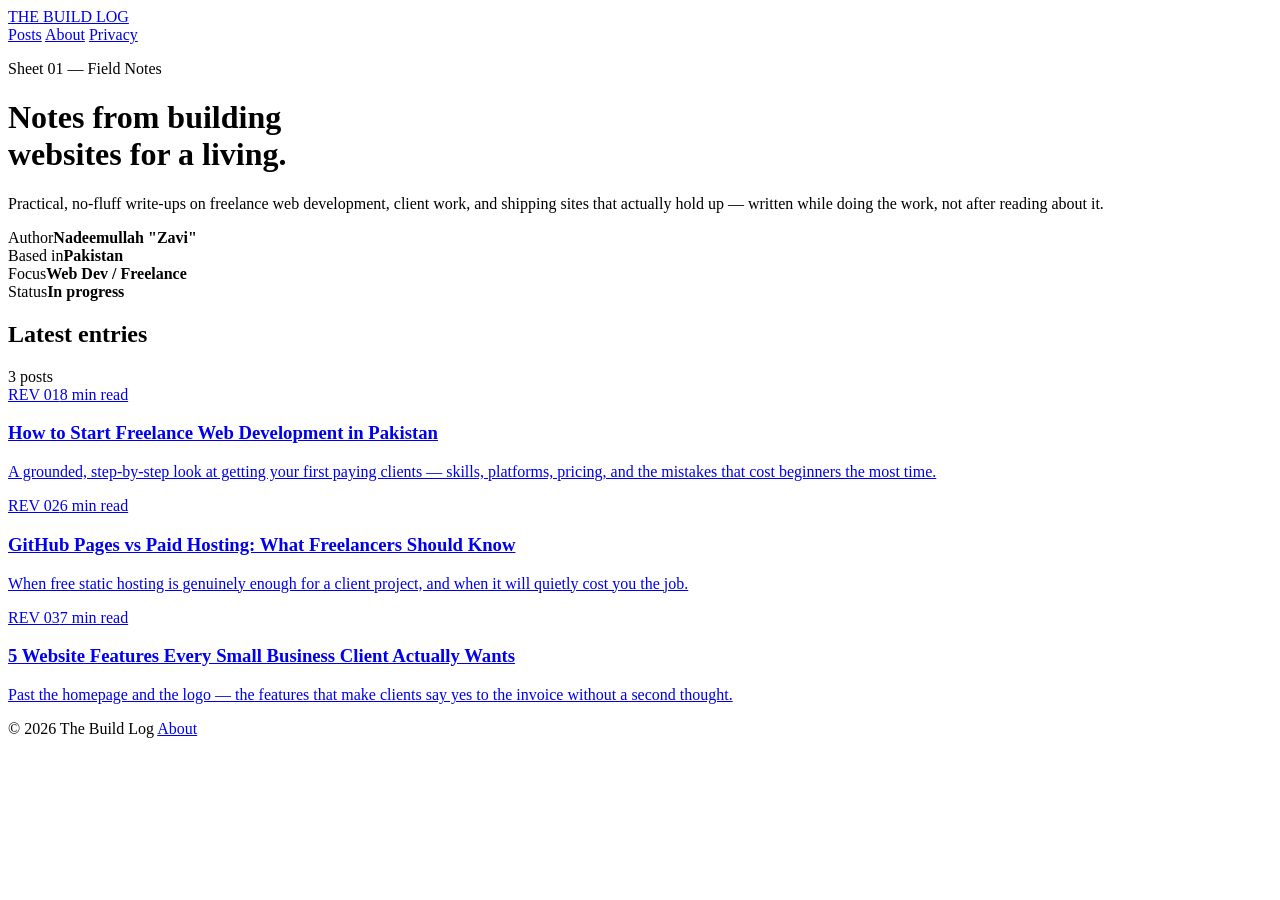
==== index.html @ e2714730 "Add files via upload" ====
<!DOCTYPE html>
<html lang="en">
<head>
<meta charset="UTF-8">
<meta name="viewport" content="width=device-width, initial-scale=1.0">
<title>The Build Log — Web Dev &amp; Freelancing Notes from Pakistan</title>
<meta name="description" content="Practical notes on freelance web development, GitHub Pages hosting, and building client websites — written by a working developer in Pakistan.">
<link rel="preconnect" href="https://fonts.googleapis.com">
<link href="https://fonts.googleapis.com/css2?family=Space+Grotesk:wght@500;700&family=Inter:wght@400;500;600&family=IBM+Plex+Mono:wght@400;500&display=swap" rel="stylesheet">
<link rel="stylesheet" href="assets/style.css">

<!-- ============================================================
  GOOGLE ADSENSE — after your site is approved, paste the
  AdSense auto-ads snippet Google gives you right here, just
  before </head>. Example:

  <script async src="https://pagead2.googlesyndication.com/pagead/js/adsbygoogle.js?client=ca-pub-XXXXXXXXXXXXXXXX"
     crossorigin="anonymous"></script>

  Do NOT add this before you're approved — AdSense checks for
  the verification tag/meta on your site during review, so add
  it when you submit your application, not before.
============================================================ -->

</head>
<body>

<header class="blueprint">
  <nav class="nav">
    <a href="index.html" class="nav-mark"><span class="dot"></span>THE BUILD LOG</a>
    <div class="nav-links">
      <a href="index.html">Posts</a>
      <a href="about.html">About</a>
      <a href="privacy-policy.html">Privacy</a>
    </div>
  </nav>

  <div class="hero">
    <p class="hero-eyebrow">Sheet 01 — Field Notes</p>
    <h1>Notes from building<br>websites for a living.</h1>
    <p>Practical, no-fluff write-ups on freelance web development, client work, and shipping sites that actually hold up — written while doing the work, not after reading about it.</p>

    <div class="title-block">
      <div><span>Author</span><strong>Nadeemullah "Zavi"</strong></div>
      <div><span>Based in</span><strong>Pakistan</strong></div>
      <div><span>Focus</span><strong>Web Dev / Freelance</strong></div>
      <div><span>Status</span><strong>In progress</strong></div>
    </div>
  </div>
</header>

<main class="section">
  <div class="section-head">
    <h2>Latest entries</h2>
    <span class="tag">3 posts</span>
  </div>

  <div class="post-grid">
    <a class="post-card" href="posts/freelance-web-dev-pakistan.html">
      <div class="meta"><span class="rev">REV 01</span><span>8 min read</span></div>
      <h3>How to Start Freelance Web Development in Pakistan</h3>
      <p>A grounded, step-by-step look at getting your first paying clients — skills, platforms, pricing, and the mistakes that cost beginners the most time.</p>
    </a>

    <a class="post-card" href="posts/github-pages-vs-paid-hosting.html">
      <div class="meta"><span class="rev">REV 02</span><span>6 min read</span></div>
      <h3>GitHub Pages vs Paid Hosting: What Freelancers Should Know</h3>
      <p>When free static hosting is genuinely enough for a client project, and when it will quietly cost you the job.</p>
    </a>

    <a class="post-card" href="posts/website-features-clients-want.html">
      <div class="meta"><span class="rev">REV 03</span><span>7 min read</span></div>
      <h3>5 Website Features Every Small Business Client Actually Wants</h3>
      <p>Past the homepage and the logo — the features that make clients say yes to the invoice without a second thought.</p>
    </a>
  </div>
</main>

<footer class="footer">
  <span>© 2026 The Build Log</span>
  <a href="about.html">About</a>
</footer>

</body>
</html>
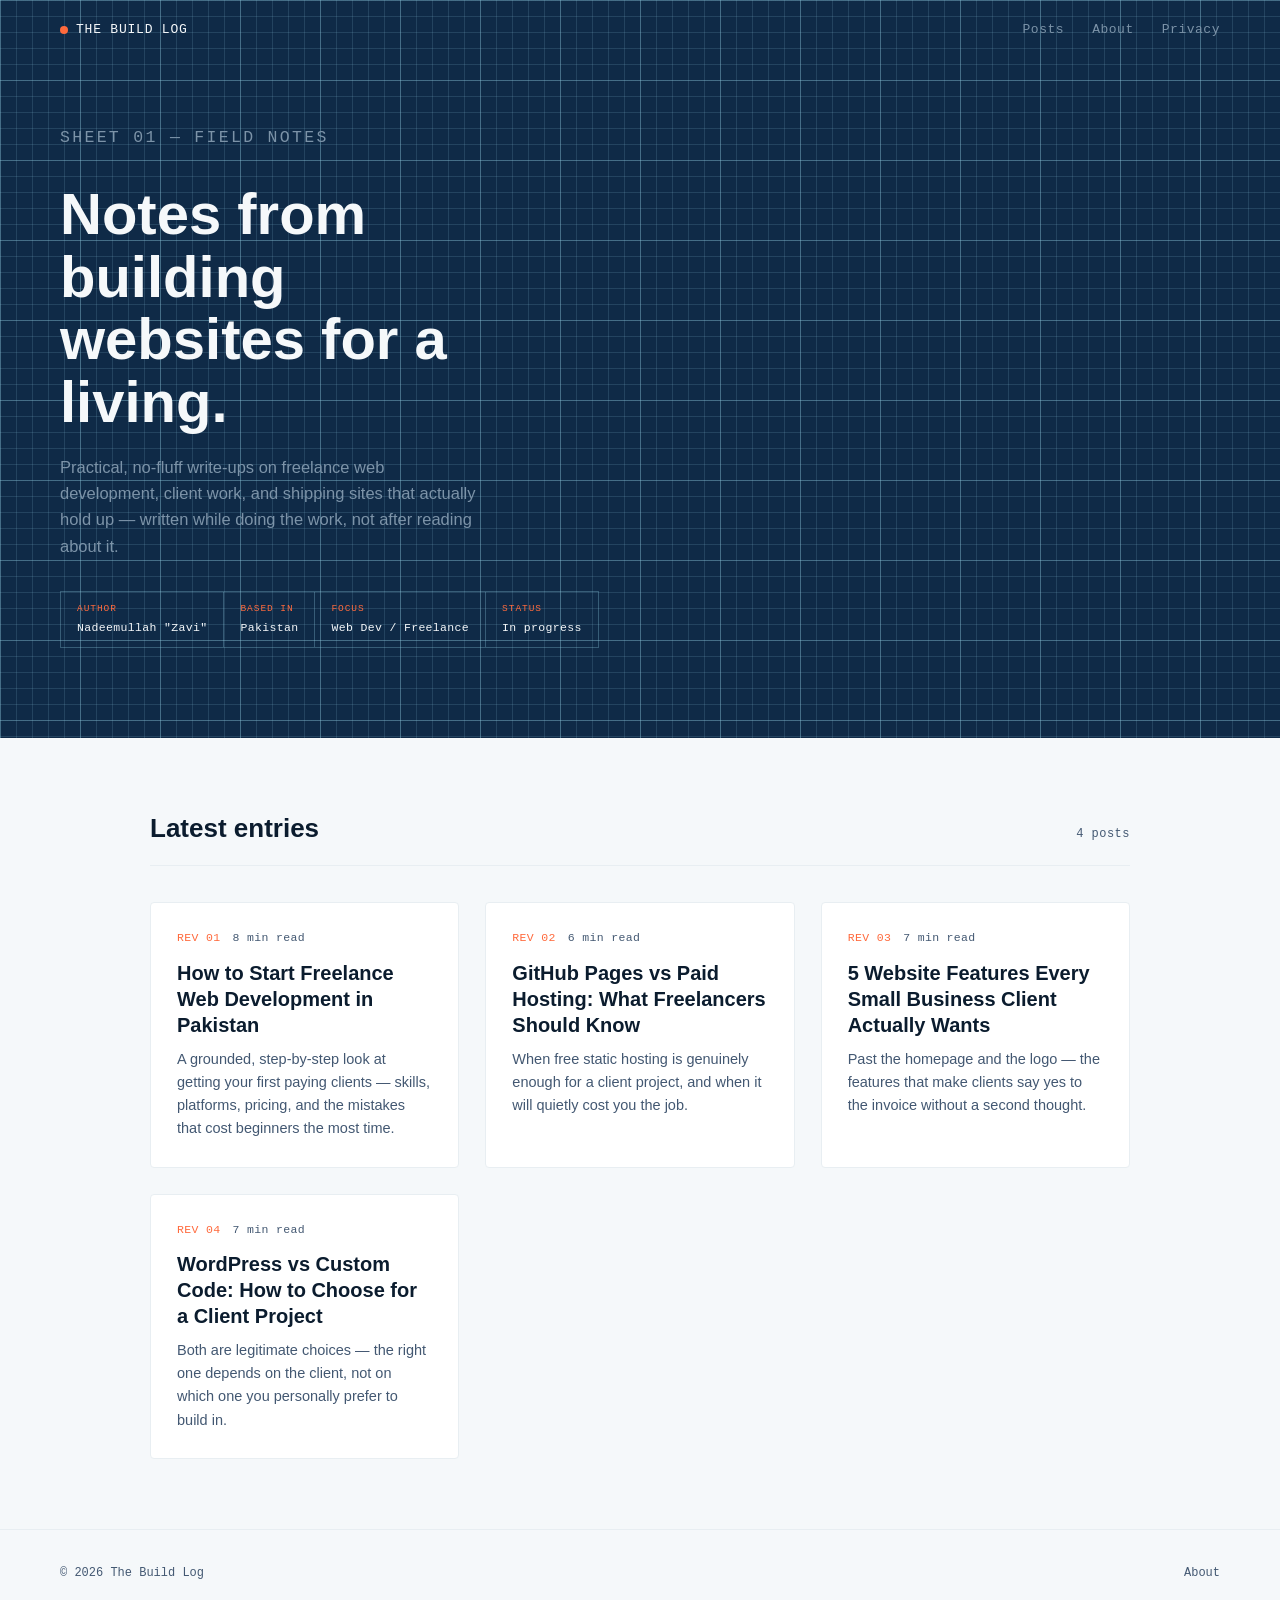
==== commit 27c77434: "Add files via upload" ====
--- a/index.html
+++ b/index.html
@@ -7,7 +7,7 @@
 <meta name="description" content="Practical notes on freelance web development, GitHub Pages hosting, and building client websites — written by a working developer in Pakistan.">
 <link rel="preconnect" href="https://fonts.googleapis.com">
 <link href="https://fonts.googleapis.com/css2?family=Space+Grotesk:wght@500;700&family=Inter:wght@400;500;600&family=IBM+Plex+Mono:wght@400;500&display=swap" rel="stylesheet">
-<link rel="stylesheet" href="assets/style.css">
+<link rel="stylesheet" href="style.css">
 
 <!-- ============================================================
   GOOGLE ADSENSE — after your site is approved, paste the
@@ -52,26 +52,32 @@
 <main class="section">
   <div class="section-head">
     <h2>Latest entries</h2>
-    <span class="tag">3 posts</span>
+    <span class="tag">4 posts</span>
   </div>
 
   <div class="post-grid">
-    <a class="post-card" href="posts/freelance-web-dev-pakistan.html">
+    <a class="post-card" href="freelance-web-dev-pakistan.html">
       <div class="meta"><span class="rev">REV 01</span><span>8 min read</span></div>
       <h3>How to Start Freelance Web Development in Pakistan</h3>
       <p>A grounded, step-by-step look at getting your first paying clients — skills, platforms, pricing, and the mistakes that cost beginners the most time.</p>
     </a>
 
-    <a class="post-card" href="posts/github-pages-vs-paid-hosting.html">
+    <a class="post-card" href="github-pages-vs-paid-hosting.html">
       <div class="meta"><span class="rev">REV 02</span><span>6 min read</span></div>
       <h3>GitHub Pages vs Paid Hosting: What Freelancers Should Know</h3>
       <p>When free static hosting is genuinely enough for a client project, and when it will quietly cost you the job.</p>
     </a>
 
-    <a class="post-card" href="posts/website-features-clients-want.html">
+    <a class="post-card" href="website-features-clients-want.html">
       <div class="meta"><span class="rev">REV 03</span><span>7 min read</span></div>
       <h3>5 Website Features Every Small Business Client Actually Wants</h3>
       <p>Past the homepage and the logo — the features that make clients say yes to the invoice without a second thought.</p>
+    </a>
+
+    <a class="post-card" href="wordpress-vs-custom-code.html">
+      <div class="meta"><span class="rev">REV 04</span><span>7 min read</span></div>
+      <h3>WordPress vs Custom Code: How to Choose for a Client Project</h3>
+      <p>Both are legitimate choices — the right one depends on the client, not on which one you personally prefer to build in.</p>
     </a>
   </div>
 </main>
--- a/style.css
+++ b/style.css
@@ -0,0 +1,277 @@
+/* ============================================
+   DESIGN TOKENS — "Blueprint" system
+   Subject: a working web-developer's build log.
+   The site borrows the visual language of an
+   architectural blueprint — grid paper, drafting
+   title blocks, revision marks — because the
+   content itself is about *building* things.
+   ============================================ */
+:root{
+  --blueprint-deep: #0F2A47;
+  --blueprint-mid:  #1D4B75;
+  --grid-line:      rgba(140,200,220,0.16);
+  --grid-line-strong: rgba(140,200,220,0.32);
+  --paper:          #F5F8FA;
+  --paper-dim:      #E8EEF2;
+  --ink:            #0B1C2E;
+  --ink-soft:       #435872;
+  --steel:          #7C93A8;
+  --pencil:         #FF6A3D;
+  --pencil-dim:     rgba(255,106,61,0.14);
+
+  --display: 'Space Grotesk', sans-serif;
+  --body:    'Inter', sans-serif;
+  --mono:    'IBM Plex Mono', monospace;
+}
+
+*{ box-sizing: border-box; }
+html{ scroll-behavior: smooth; }
+body{
+  margin:0;
+  font-family: var(--body);
+  background: var(--paper);
+  color: var(--ink);
+  line-height: 1.6;
+}
+a{ color: inherit; }
+img{ max-width:100%; display:block; }
+
+@media (prefers-reduced-motion: reduce){
+  html{ scroll-behavior:auto; }
+  *{ animation-duration:0.001ms !important; transition-duration:0.001ms !important; }
+}
+
+/* ---------- blueprint grid texture ---------- */
+.blueprint{
+  background-color: var(--blueprint-deep);
+  background-image:
+    linear-gradient(var(--grid-line) 1px, transparent 1px),
+    linear-gradient(90deg, var(--grid-line) 1px, transparent 1px),
+    linear-gradient(var(--grid-line-strong) 1px, transparent 1px),
+    linear-gradient(90deg, var(--grid-line-strong) 1px, transparent 1px);
+  background-size: 16px 16px, 16px 16px, 80px 80px, 80px 80px;
+  color: var(--paper);
+}
+
+/* ---------- top nav ---------- */
+.nav{
+  display:flex; align-items:center; justify-content:space-between;
+  padding: 20px clamp(20px, 5vw, 60px);
+  position: relative; z-index: 5;
+}
+.nav-mark{
+  font-family: var(--mono);
+  font-size: 13px;
+  letter-spacing: 0.06em;
+  color: var(--paper);
+  text-decoration: none;
+  display:flex; align-items:center; gap:8px;
+}
+.nav-mark .dot{
+  width:8px; height:8px; border-radius:50%;
+  background: var(--pencil);
+  display:inline-block;
+}
+.nav-links{ display:flex; gap: 28px; }
+.nav-links a{
+  font-family: var(--mono);
+  font-size: 13px;
+  color: var(--steel);
+  text-decoration:none;
+  letter-spacing: 0.04em;
+}
+.nav-links a:hover{ color: var(--paper); }
+
+/* ---------- hero ---------- */
+.hero{
+  padding: 64px clamp(20px, 5vw, 60px) 90px;
+  position: relative;
+}
+.hero-eyebrow{
+  font-family: var(--mono);
+  font-size: 12.5px;
+  letter-spacing: 0.14em;
+  text-transform: uppercase;
+  color: var(--pencil);
+  margin: 0 0 18px;
+}
+.hero h1{
+  font-family: var(--display);
+  font-weight: 700;
+  font-size: clamp(34px, 6vw, 58px);
+  line-height: 1.08;
+  margin: 0 0 20px;
+  max-width: 14ch;
+  color: var(--paper);
+}
+.hero p{
+  font-size: 16.5px;
+  color: var(--steel);
+  max-width: 46ch;
+  margin: 0 0 32px;
+}
+
+/* drafting title-block: signature element */
+.title-block{
+  display: inline-grid;
+  grid-template-columns: repeat(4, auto);
+  border: 1px solid var(--grid-line-strong);
+  font-family: var(--mono);
+  font-size: 11.5px;
+  color: var(--steel);
+  letter-spacing: 0.03em;
+}
+.title-block div{
+  padding: 9px 16px;
+  border-right: 1px solid var(--grid-line-strong);
+}
+.title-block div:last-child{ border-right:none; }
+.title-block span{
+  display:block;
+  text-transform: uppercase;
+  font-size: 9.5px;
+  color: var(--pencil);
+  margin-bottom: 3px;
+  letter-spacing: 0.1em;
+}
+.title-block strong{
+  color: var(--paper);
+  font-weight: 500;
+}
+
+/* ---------- section framing ---------- */
+.section{
+  padding: 70px clamp(20px, 5vw, 60px);
+  max-width: 1100px;
+  margin: 0 auto;
+}
+.section-head{
+  display:flex; align-items:baseline; justify-content:space-between;
+  border-bottom: 1px solid var(--paper-dim);
+  padding-bottom: 16px;
+  margin-bottom: 36px;
+}
+.section-head h2{
+  font-family: var(--display);
+  font-size: 26px;
+  margin:0;
+}
+.section-head .tag{
+  font-family: var(--mono);
+  font-size: 12px;
+  color: var(--ink-soft);
+  letter-spacing: 0.04em;
+}
+
+/* ---------- post cards ---------- */
+.post-grid{
+  display:grid;
+  grid-template-columns: repeat(auto-fit, minmax(280px, 1fr));
+  gap: 26px;
+}
+.post-card{
+  display:block;
+  text-decoration:none;
+  color: var(--ink);
+  border: 1px solid var(--paper-dim);
+  border-radius: 4px;
+  padding: 26px;
+  background: #fff;
+  transition: transform .18s ease, border-color .18s ease;
+}
+.post-card:hover{
+  transform: translateY(-3px);
+  border-color: var(--pencil);
+}
+.post-card .meta{
+  font-family: var(--mono);
+  font-size: 11.5px;
+  color: var(--ink-soft);
+  letter-spacing: 0.03em;
+  margin-bottom: 12px;
+  display:flex; gap: 12px;
+}
+.post-card .meta .rev{
+  color: var(--pencil);
+}
+.post-card h3{
+  font-family: var(--display);
+  font-size: 20px;
+  margin: 0 0 10px;
+  line-height:1.3;
+}
+.post-card p{
+  font-size: 14.5px;
+  color: var(--ink-soft);
+  margin:0;
+}
+
+/* ---------- article page ---------- */
+.article-wrap{
+  max-width: 760px;
+  margin: 0 auto;
+  padding: 60px clamp(20px, 5vw, 40px) 100px;
+}
+.article-wrap h1{
+  font-family: var(--display);
+  font-size: clamp(30px, 5vw, 42px);
+  line-height:1.15;
+  margin: 20px 0 24px;
+}
+.article-wrap h2{
+  font-family: var(--display);
+  font-size: 24px;
+  margin: 40px 0 14px;
+}
+.article-wrap h3{
+  font-family: var(--display);
+  font-size: 19px;
+  margin: 30px 0 10px;
+}
+.article-wrap p{ font-size: 16px; color: var(--ink); margin: 0 0 18px; }
+.article-wrap ul, .article-wrap ol{ font-size: 16px; margin: 0 0 18px; padding-left: 22px; }
+.article-wrap li{ margin-bottom: 8px; }
+.article-wrap strong{ color: var(--ink); }
+.back-link{
+  font-family: var(--mono);
+  font-size: 12.5px;
+  color: var(--ink-soft);
+  text-decoration:none;
+  letter-spacing:0.03em;
+}
+.back-link:hover{ color: var(--pencil); }
+
+/* ad slot placeholder */
+.ad-slot{
+  margin: 34px 0;
+  padding: 18px;
+  border: 1px dashed var(--steel);
+  border-radius: 4px;
+  text-align:center;
+  font-family: var(--mono);
+  font-size: 11px;
+  color: var(--steel);
+  letter-spacing: 0.05em;
+  text-transform: uppercase;
+}
+
+/* ---------- footer ---------- */
+.footer{
+  padding: 34px clamp(20px, 5vw, 60px);
+  border-top: 1px solid var(--paper-dim);
+  display:flex; align-items:center; justify-content:space-between;
+  flex-wrap: wrap; gap: 12px;
+}
+.footer, .footer a{
+  font-family: var(--mono);
+  font-size: 12px;
+  color: var(--ink-soft);
+  text-decoration:none;
+}
+.footer a:hover{ color: var(--pencil); }
+
+@media (max-width: 640px){
+  .nav-links{ gap: 16px; }
+  .title-block{ grid-template-columns: 1fr 1fr; }
+  .title-block div{ border-bottom: 1px solid var(--grid-line-strong); }
+}
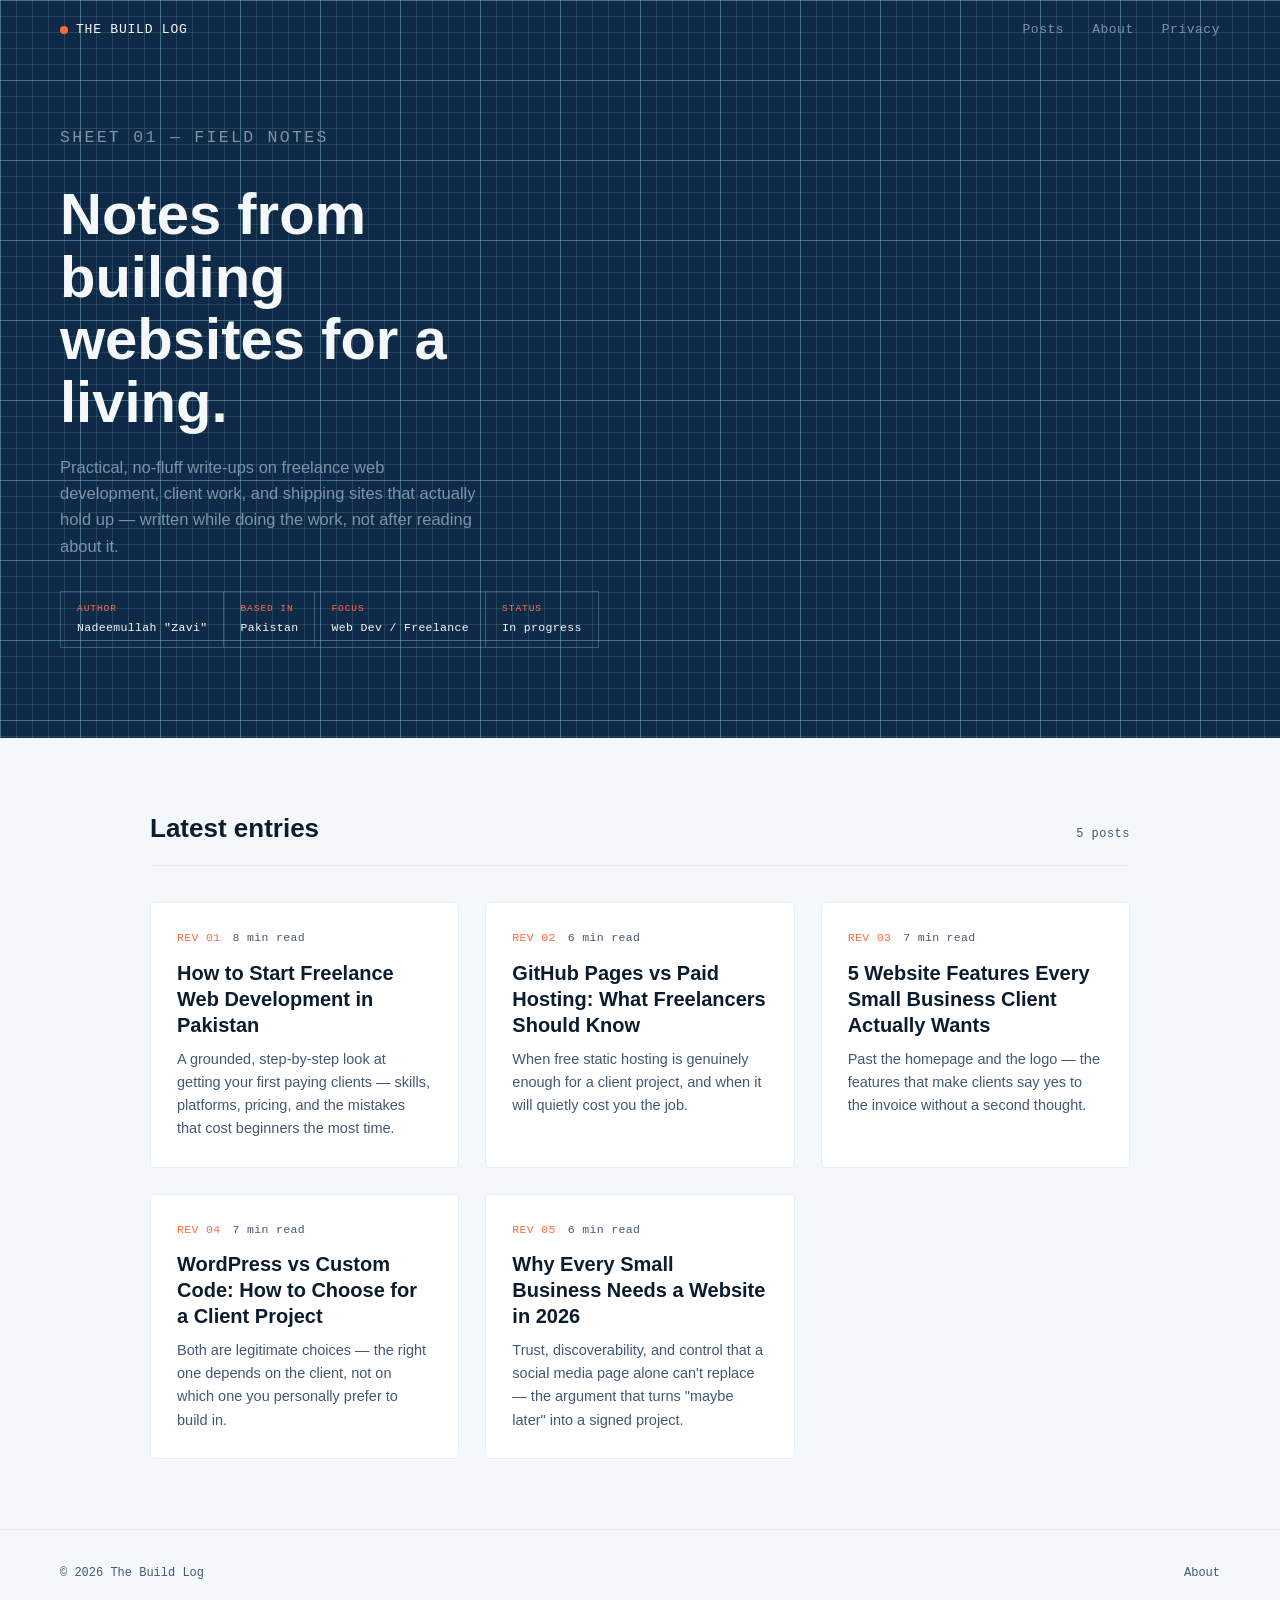
==== commit 190667d0: "Add files via upload" ====
--- a/index.html
+++ b/index.html
@@ -52,7 +52,7 @@
 <main class="section">
   <div class="section-head">
     <h2>Latest entries</h2>
-    <span class="tag">4 posts</span>
+    <span class="tag">5 posts</span>
   </div>
 
   <div class="post-grid">
@@ -79,6 +79,12 @@
       <h3>WordPress vs Custom Code: How to Choose for a Client Project</h3>
       <p>Both are legitimate choices — the right one depends on the client, not on which one you personally prefer to build in.</p>
     </a>
+
+    <a class="post-card" href="importance-of-a-website.html">
+      <div class="meta"><span class="rev">REV 05</span><span>6 min read</span></div>
+      <h3>Why Every Small Business Needs a Website in 2026</h3>
+      <p>Trust, discoverability, and control that a social media page alone can't replace — the argument that turns "maybe later" into a signed project.</p>
+    </a>
   </div>
 </main>
 
